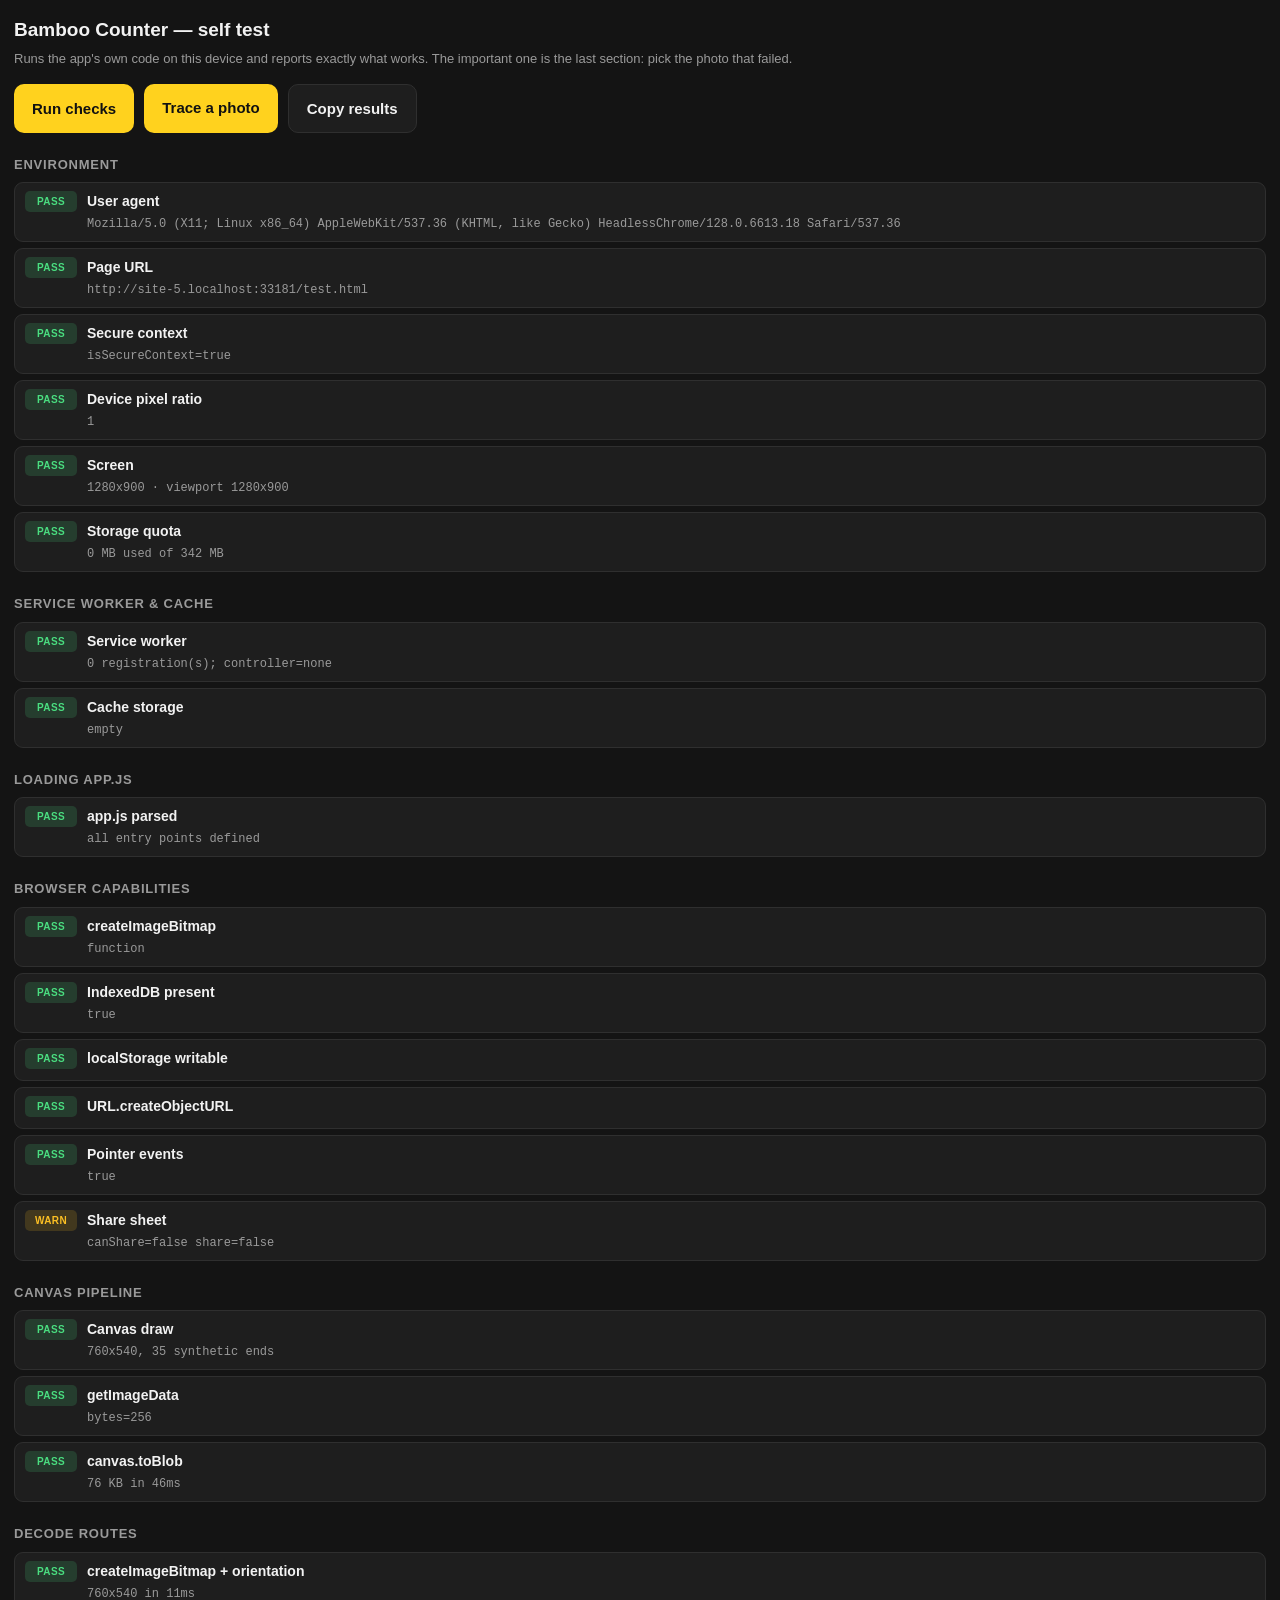
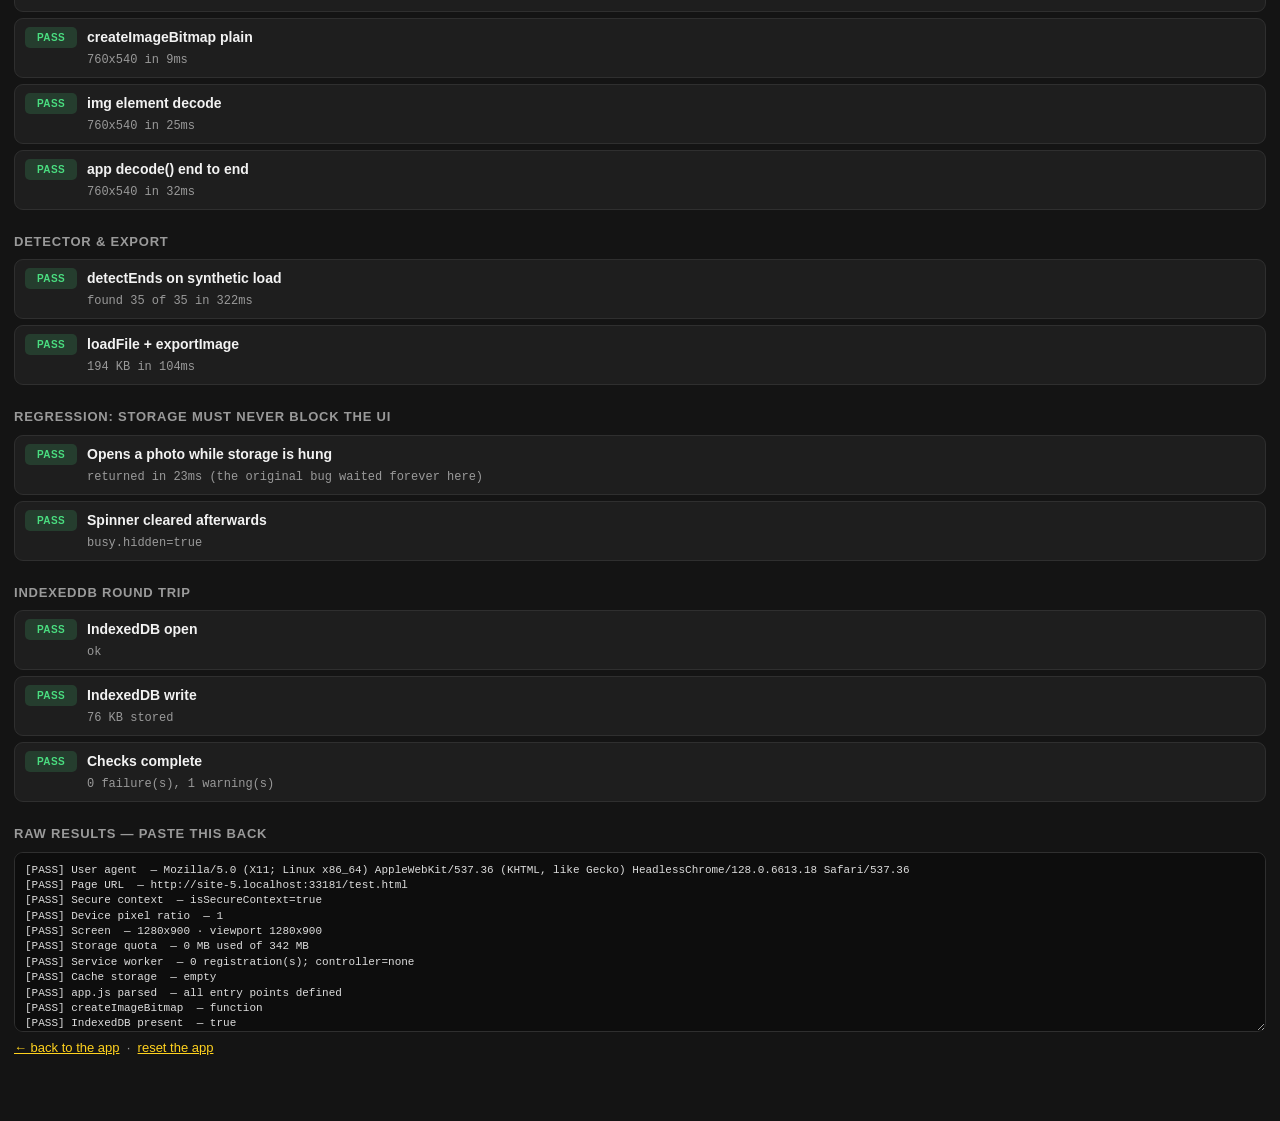
==== test.html @ d220fe7b "Add an on-device self test, and stop clearing the file input mid-read The photo-open failure cannot " ====
<!doctype html>
<html lang="en">
<head>
<meta charset="utf-8">
<meta name="viewport" content="width=device-width, initial-scale=1, viewport-fit=cover">
<meta name="theme-color" content="#141414">
<title>Bamboo Counter — self test</title>
<style>
  :root{--bg:#141414;--panel:#1e1e1e;--line:#2f2f2f;--ink:#f2f2f2;--dim:#9a9a9a;
        --ok:#4ade80;--bad:#f87171;--warn:#fbbf24;--accent:#ffd21e}
  *{box-sizing:border-box}
  body{margin:0;background:var(--bg);color:var(--ink);padding:16px 14px 48px;
    font:14px/1.5 -apple-system,BlinkMacSystemFont,"Segoe UI",Roboto,sans-serif}
  h1{font-size:19px;margin:0 0 4px}
  p.lede{color:var(--dim);margin:0 0 16px;font-size:13px}
  h2{font-size:13px;text-transform:uppercase;letter-spacing:.06em;color:var(--dim);
    margin:22px 0 8px;font-weight:600}
  .row{display:flex;gap:10px;padding:8px 10px;border:1px solid var(--line);
    border-radius:9px;margin-bottom:6px;background:var(--panel);align-items:flex-start}
  .tag{flex:none;font-size:10px;font-weight:700;padding:3px 6px;border-radius:5px;
    min-width:52px;text-align:center;letter-spacing:.04em}
  .PASS{background:rgba(74,222,128,.16);color:var(--ok)}
  .FAIL{background:rgba(248,113,113,.16);color:var(--bad)}
  .WARN{background:rgba(251,191,36,.16);color:var(--warn)}
  .RUN{background:rgba(255,255,255,.1);color:var(--dim)}
  .body{flex:1;min-width:0}
  .name{font-weight:600}
  .detail{color:var(--dim);font-size:12px;word-break:break-word;
    font-family:ui-monospace,Menlo,monospace;margin-top:3px;white-space:pre-wrap}
  button,label.btn{background:var(--accent);color:#111;border:0;border-radius:10px;
    padding:13px 18px;font-size:15px;font-weight:650;cursor:pointer;display:inline-block}
  button.sec{background:var(--panel);color:var(--ink);border:1px solid var(--line)}
  .actions{display:flex;gap:10px;flex-wrap:wrap;margin:16px 0}
  #out{width:100%;height:180px;background:#0d0d0d;color:#ddd;border:1px solid var(--line);
    border-radius:9px;padding:10px;font:11px/1.4 ui-monospace,Menlo,monospace;
    -webkit-user-select:text;user-select:text}
  .vh{position:absolute;width:1px;height:1px;opacity:0;overflow:hidden;clip:rect(0 0 0 0)}
  a{color:var(--accent)}
</style>
</head>
<body>

<h1>Bamboo Counter — self test</h1>
<p class="lede">Runs the app's own code on this device and reports exactly what
works. The important one is the last section: pick the photo that failed.</p>

<div class="actions">
  <button id="run">Run checks</button>
  <label class="btn" for="pick">Trace a photo</label>
  <input type="file" id="pick" accept="image/*" class="vh">
  <button class="sec" id="copy">Copy results</button>
</div>

<div id="results"></div>

<!-- app.js wires itself to these on load. Kept off-screen so the real code can
     be exercised here exactly as it runs in the app. -->
<div class="vh" aria-hidden="true">
  <canvas id="cv"></canvas>
  <div id="empty"></div><div id="hud"></div><div id="bar"></div>
  <b id="n"></b><span id="target"></span><div id="hint"></div>
  <div id="busy"><span id="busytext"></span><span id="busystage"></span>
    <button id="busycancel"></button></div>
  <div id="toast"></div>
  <div id="errbar"><div id="errtext"></div><button id="errclose"></button></div>
  <div id="sheet"><input id="expectval"><button id="sheetok"></button>
    <button id="sheetclear"></button></div>
  <input type="file" id="file"><input type="file" id="file2">
  <button id="detect"></button><button id="undo"></button><button id="fit"></button>
  <button id="expect"></button><button id="save"></button>
</div>

<h2>Raw results — paste this back</h2>
<textarea id="out" readonly></textarea>

<p class="lede"><a href="./">← back to the app</a> &nbsp;·&nbsp;
   <a href="./?reset=1">reset the app</a></p>

<script>
/* Deliberately standalone: if app.js cannot even parse on this browser, this
   page still has to run and say so. */
'use strict';

var boot = [];
window.addEventListener('error', function (e) {
  boot.push('window.error: ' + (e.message || '') + ' @ ' + (e.filename || '') + ':' + (e.lineno || ''));
});
window.addEventListener('unhandledrejection', function (e) {
  boot.push('unhandledrejection: ' + ((e.reason && e.reason.message) || e.reason));
});

var results = [];
var resEl = document.getElementById('results');

function add(name, status, detail) {
  results.push({ name: name, status: status, detail: detail || '' });
  var d = document.createElement('div');
  d.className = 'row';
  d.innerHTML = '<span class="tag ' + status + '">' + status + '</span>' +
    '<div class="body"><div class="name"></div><div class="detail"></div></div>';
  d.querySelector('.name').textContent = name;
  d.querySelector('.detail').textContent = detail || '';
  resEl.appendChild(d);
  dump();
  return d;
}
function section(t) {
  var h = document.createElement('h2'); h.textContent = t; resEl.appendChild(h);
}
function dump() {
  var lines = results.map(function (r) {
    return '[' + r.status + '] ' + r.name + (r.detail ? '  — ' + r.detail : '');
  });
  if (boot.length) lines.push('', 'BOOT LOG:', boot.join('\n'));
  document.getElementById('out').value = lines.join('\n');
}
function err(e) {
  if (!e) return 'unknown';
  return (e.name ? e.name + ': ' : '') + ((e.message || String(e)));
}
function timed(p, ms, label) {
  return Promise.race([p, new Promise(function (_, rej) {
    setTimeout(function () { rej(new Error((label || 'step') + ' timed out after ' + ms + 'ms')); }, ms);
  })]);
}
var t = function () { return (performance && performance.now) ? performance.now() : Date.now(); };

// ---------------------------------------------------------------- synthetic image
/* A fake load: tan rings on dark, so detectEnds can be exercised without
   needing a photo or the network. */
function syntheticPhoto(w, h) {
  var c = document.createElement('canvas');
  c.width = w; c.height = h;
  var x = c.getContext('2d');
  x.fillStyle = '#101010'; x.fillRect(0, 0, w, h);
  var n = 0;
  for (var gy = 0; gy < 5; gy++) {
    for (var gx = 0; gx < 7; gx++) {
      var cx = 70 + gx * 95 + (gy % 2 ? 40 : 0), cy = 80 + gy * 95, r = 38;
      x.beginPath(); x.arc(cx, cy, r, 0, 6.2832);
      x.fillStyle = '#b5813f'; x.fill();            // tan rim
      x.beginPath(); x.arc(cx, cy, r * 0.72, 0, 6.2832);
      x.fillStyle = '#1a1208'; x.fill();            // dark bore
      n++;
    }
  }
  c._expected = n;
  return c;
}
function canvasToBlob(c, type, q) {
  return new Promise(function (res, rej) {
    if (!c.toBlob) return rej(new Error('canvas.toBlob unsupported'));
    c.toBlob(function (b) { b ? res(b) : rej(new Error('toBlob returned null')); }, type, q);
  });
}

// ---------------------------------------------------------------- checks
async function runChecks() {
  resEl.innerHTML = ''; results = [];

  section('Environment');
  add('User agent', 'PASS', navigator.userAgent);
  add('Page URL', 'PASS', location.href);
  add('Secure context', window.isSecureContext ? 'PASS' : 'FAIL',
      'isSecureContext=' + window.isSecureContext);
  add('Device pixel ratio', 'PASS', String(window.devicePixelRatio));
  add('Screen', 'PASS', screen.width + 'x' + screen.height +
      ' · viewport ' + innerWidth + 'x' + innerHeight);
  if (navigator.storage && navigator.storage.estimate) {
    try {
      var est = await timed(navigator.storage.estimate(), 3000, 'storage.estimate');
      add('Storage quota', 'PASS',
          Math.round((est.usage || 0) / 1048576) + ' MB used of ' +
          Math.round((est.quota || 0) / 1048576) + ' MB');
    } catch (e) { add('Storage quota', 'WARN', err(e)); }
  } else { add('Storage quota', 'WARN', 'navigator.storage.estimate unavailable'); }

  section('Service worker & cache');
  if ('serviceWorker' in navigator) {
    try {
      var regs = await timed(navigator.serviceWorker.getRegistrations(), 4000, 'getRegistrations');
      add('Service worker', 'PASS', regs.length + ' registration(s); controller=' +
          (navigator.serviceWorker.controller ? navigator.serviceWorker.controller.scriptURL : 'none'));
    } catch (e) { add('Service worker', 'WARN', err(e)); }
    try {
      var keys = await timed(caches.keys(), 4000, 'caches.keys');
      add('Cache storage', 'PASS', keys.join(', ') || 'empty');
    } catch (e) { add('Cache storage', 'WARN', err(e)); }
  } else { add('Service worker', 'WARN', 'unsupported'); }

  section('Loading app.js');
  await new Promise(function (res) {
    var s = document.createElement('script');
    s.src = 'app.js?selftest=' + Date.now();
    s.onload = function () {
      var missing = ['detectEnds', 'decode', 'normalise', 'loadFile', 'exportImage']
        .filter(function (k) { return typeof window[k] !== 'function'; });
      if (missing.length) add('app.js parsed', 'FAIL', 'missing after load: ' + missing.join(', '));
      else add('app.js parsed', 'PASS', 'all entry points defined');
      res();
    };
    s.onerror = function () { add('app.js parsed', 'FAIL', 'script failed to load'); res(); };
    document.head.appendChild(s);
  });

  section('Browser capabilities');
  add('createImageBitmap', typeof createImageBitmap === 'function' ? 'PASS' : 'WARN',
      typeof createImageBitmap);
  add('IndexedDB present', self.indexedDB ? 'PASS' : 'WARN', String(!!self.indexedDB));
  try { localStorage.setItem('__t', '1'); localStorage.removeItem('__t');
        add('localStorage writable', 'PASS', ''); }
  catch (e) { add('localStorage writable', 'WARN', err(e)); }
  add('URL.createObjectURL', typeof URL !== 'undefined' && URL.createObjectURL ? 'PASS' : 'FAIL', '');
  add('Pointer events', window.PointerEvent ? 'PASS' : 'WARN', String(!!window.PointerEvent));
  add('Share sheet', navigator.canShare ? 'PASS' : 'WARN',
      'canShare=' + !!navigator.canShare + ' share=' + !!navigator.share);

  section('Canvas pipeline');
  var photo = null, blob = null;
  try {
    photo = syntheticPhoto(760, 540);
    add('Canvas draw', 'PASS', '760x540, ' + photo._expected + ' synthetic ends');
  } catch (e) { add('Canvas draw', 'FAIL', err(e)); }

  try {
    var g = photo.getContext('2d').getImageData(0, 0, 8, 8);
    add('getImageData', g && g.data.length === 256 ? 'PASS' : 'FAIL', 'bytes=' + (g && g.data.length));
  } catch (e) { add('getImageData', 'FAIL', err(e) + ' (canvas may be tainted)'); }

  try {
    var t0 = t();
    blob = await timed(canvasToBlob(photo, 'image/jpeg', 0.9), 8000, 'toBlob');
    add('canvas.toBlob', 'PASS', Math.round(blob.size / 1024) + ' KB in ' + Math.round(t() - t0) + 'ms');
  } catch (e) { add('canvas.toBlob', 'FAIL', err(e)); }

  section('Decode routes');
  if (blob) {
    var file = new File([blob], 'synthetic.jpg', { type: 'image/jpeg' });
    if (typeof createImageBitmap === 'function') {
      try {
        var a0 = t();
        var b1 = await timed(createImageBitmap(file, { imageOrientation: 'from-image' }), 6000, 'bitmap+orient');
        add('createImageBitmap + orientation', 'PASS',
            b1.width + 'x' + b1.height + ' in ' + Math.round(t() - a0) + 'ms');
      } catch (e) { add('createImageBitmap + orientation', 'WARN', err(e)); }
      try {
        var a1 = t();
        var b2 = await timed(createImageBitmap(file), 6000, 'bitmap');
        add('createImageBitmap plain', 'PASS',
            b2.width + 'x' + b2.height + ' in ' + Math.round(t() - a1) + 'ms');
      } catch (e) { add('createImageBitmap plain', 'FAIL', err(e)); }
    }
    try {
      var a2 = t();
      var im = await timed(new Promise(function (res, rej) {
        var u = URL.createObjectURL(file), i = new Image();
        i.onload = function () { URL.revokeObjectURL(u); res(i); };
        i.onerror = function () { URL.revokeObjectURL(u); rej(new Error('img decode failed')); };
        i.src = u;
      }), 8000, 'img element');
      add('img element decode', 'PASS',
          im.naturalWidth + 'x' + im.naturalHeight + ' in ' + Math.round(t() - a2) + 'ms');
    } catch (e) { add('img element decode', 'FAIL', err(e)); }

    if (typeof decode === 'function') {
      try {
        var a3 = t();
        var norm = await timed(decode(file), 20000, 'app decode()');
        add('app decode() end to end', 'PASS',
            norm.width + 'x' + norm.height + ' in ' + Math.round(t() - a3) + 'ms');
      } catch (e) { add('app decode() end to end', 'FAIL', err(e)); }
    }
  }

  section('Detector & export');
  if (photo && typeof detectEnds === 'function') {
    try {
      var d0 = t();
      var found = detectEnds(photo);
      var okCount = Math.abs(found.length - photo._expected) <= 4;
      add('detectEnds on synthetic load', okCount ? 'PASS' : 'WARN',
          'found ' + found.length + ' of ' + photo._expected +
          ' in ' + Math.round(t() - d0) + 'ms');
    } catch (e) { add('detectEnds on synthetic load', 'FAIL', err(e)); }
  }
  /* app.js declares its state with let, so it lives in the global lexical scope
     and cannot be poked from here. Drive it the way the app does instead: load
     a photo through loadFile, then export. */
  if (blob && typeof loadFile === 'function' && typeof exportImage === 'function') {
    try {
      await timed(loadFile(new File([blob], 'synthetic.jpg', { type: 'image/jpeg' })),
                  20000, 'loadFile');
      var e0 = t();
      var out = await timed(exportImage(), 15000, 'exportImage');
      add('loadFile + exportImage', 'PASS',
          Math.round(out.size / 1024) + ' KB in ' + Math.round(t() - e0) + 'ms');
    } catch (e) { add('loadFile + exportImage', 'FAIL', err(e)); }
  }

  section('Regression: storage must never block the UI');
  if (blob && typeof loadFile === 'function') {
    var realIDB = null, swapped = false;
    try {
      realIDB = self.indexedDB;
      Object.defineProperty(self, 'indexedDB', {
        value: { open: function () { return {}; },       // never fires any event
                 deleteDatabase: function () { return {}; } },
        configurable: true, writable: true,
      });
      swapped = true;
    } catch (e) { add('Could not simulate stalled storage', 'WARN', err(e)); }

    if (swapped) {
      try {
        var w0 = t();
        await timed(loadFile(new File([blob], 'stall.jpg', { type: 'image/jpeg' })),
                    15000, 'loadFile with stalled storage');
        var w1 = Math.round(t() - w0);
        add('Opens a photo while storage is hung', w1 < 3000 ? 'PASS' : 'FAIL',
            'returned in ' + w1 + 'ms (the original bug waited forever here)');
        add('Spinner cleared afterwards',
            document.getElementById('busy').hidden ? 'PASS' : 'FAIL',
            'busy.hidden=' + document.getElementById('busy').hidden);
      } catch (e) {
        add('Opens a photo while storage is hung', 'FAIL', err(e));
      }
      try {
        Object.defineProperty(self, 'indexedDB',
          { value: realIDB, configurable: true, writable: true });
      } catch (e) {}
    }
  }

  section('IndexedDB round trip');
  if (self.indexedDB && blob) {
    try {
      var db = await timed(new Promise(function (res, rej) {
        var q = indexedDB.open('bamboo-selftest', 1);
        q.onupgradeneeded = function () { q.result.createObjectStore('kv'); };
        q.onsuccess = function () { res(q.result); };
        q.onerror = function () { rej(q.error || new Error('open failed')); };
        q.onblocked = function () { rej(new Error('open blocked')); };
      }), 5000, 'idb open');
      add('IndexedDB open', 'PASS', 'ok');
      await timed(new Promise(function (res, rej) {
        var tx = db.transaction('kv', 'readwrite');
        tx.objectStore('kv').put(blob, 'x');
        tx.oncomplete = res; tx.onerror = function () { rej(tx.error); };
        tx.onabort = function () { rej(tx.error || new Error('aborted')); };
      }), 5000, 'idb write');
      add('IndexedDB write', 'PASS', Math.round(blob.size / 1024) + ' KB stored');
      db.close(); indexedDB.deleteDatabase('bamboo-selftest');
    } catch (e) {
      add('IndexedDB round trip', 'WARN', err(e) +
          '  (app survives this — storage is fire-and-forget)');
    }
  }

  add('Checks complete', 'PASS', results.filter(function (r) { return r.status === 'FAIL'; }).length +
      ' failure(s), ' + results.filter(function (r) { return r.status === 'WARN'; }).length + ' warning(s)');
  dump();
}

// ---------------------------------------------------------------- photo trace
/* The one that matters: run the real pipeline against the real photo, one step
   at a time, so a stall names the step it stalled in. */
document.getElementById('pick').addEventListener('click', function () { this.value = ''; });
document.getElementById('pick').addEventListener('change', async function (e) {
  var f = e.target.files && e.target.files[0];
  resEl.innerHTML = ''; results = [];
  section('Photo trace');
  if (!f) { add('Picker returned a file', 'FAIL', 'files list was empty'); return; }
  add('Picker returned a file', 'PASS',
      (f.name || 'unnamed') + ' · ' + (f.type || 'NO TYPE') + ' · ' +
      Math.round((f.size || 0) / 1024) + ' KB · modified ' + (f.lastModified || '?'));

  if (!f.type || f.type.indexOf('image/') !== 0) {
    add('File is an image type', 'WARN', 'type is "' + f.type + '" — HEIC or an unrecognised format');
  } else if (/heic|heif/i.test(f.type)) {
    add('File is an image type', 'WARN', 'HEIC/HEIF — createImageBitmap usually refuses these');
  } else {
    add('File is an image type', 'PASS', f.type);
  }

  try {
    var r0 = t();
    var buf = await timed(f.slice(0, 64).arrayBuffer(), 6000, 'read first bytes');
    var sig = Array.from(new Uint8Array(buf).slice(0, 12))
      .map(function (b) { return b.toString(16).padStart(2, '0'); }).join(' ');
    var kind = sig.indexOf('ff d8 ff') === 0 ? 'JPEG'
      : sig.indexOf('89 50 4e 47') === 0 ? 'PNG'
      : sig.indexOf('66 74 79 70', 12) >= 0 || /66 74 79 70/.test(sig) ? 'HEIC/MP4-family'
      : 'unrecognised';
    add('File is readable', 'PASS', kind + ' — first bytes: ' + sig +
        ' (' + Math.round(t() - r0) + 'ms)');
  } catch (e) {
    add('File is readable', 'FAIL', err(e) + '  — iOS revoked access to the picked asset');
  }

  if (typeof createImageBitmap === 'function') {
    try {
      var s0 = t();
      var b = await timed(createImageBitmap(f, { imageOrientation: 'from-image' }), 6000, 'bitmap+orient');
      add('Route 1: createImageBitmap + orientation', 'PASS',
          b.width + 'x' + b.height + ' in ' + Math.round(t() - s0) + 'ms');
    } catch (e) { add('Route 1: createImageBitmap + orientation', 'WARN', err(e)); }
    try {
      var s1 = t();
      var b2 = await timed(createImageBitmap(f), 6000, 'bitmap');
      add('Route 2: createImageBitmap plain', 'PASS',
          b2.width + 'x' + b2.height + ' in ' + Math.round(t() - s1) + 'ms');
    } catch (e) { add('Route 2: createImageBitmap plain', 'WARN', err(e)); }
  }
  try {
    var s2 = t();
    var im = await timed(new Promise(function (res, rej) {
      var u = URL.createObjectURL(f), i = new Image();
      i.onload = function () { URL.revokeObjectURL(u); res(i); };
      i.onerror = function () { URL.revokeObjectURL(u); rej(new Error('img decode failed')); };
      i.src = u;
    }), 8000, 'img element');
    add('Route 3: img element', 'PASS',
        im.naturalWidth + 'x' + im.naturalHeight + ' in ' + Math.round(t() - s2) + 'ms');
  } catch (e) { add('Route 3: img element', 'FAIL', err(e)); }

  if (typeof decode === 'function') {
    try {
      var s3 = t();
      var c = await timed(decode(f), 25000, 'app decode()');
      add('App decode() end to end', 'PASS',
          'working size ' + c.width + 'x' + c.height + ' in ' + Math.round(t() - s3) + 'ms');
      if (typeof detectEnds === 'function') {
        var s4 = t();
        var found = detectEnds(c);
        add('detectEnds on your photo', 'PASS',
            found.length + ' ends in ' + Math.round(t() - s4) + 'ms');
      }
    } catch (e) { add('App decode() end to end', 'FAIL', err(e)); }
  } else {
    add('App decode() available', 'FAIL', 'app.js did not load — run the checks first');
  }
  add('Trace complete', 'PASS', '');
  dump();
});

document.getElementById('run').addEventListener('click', function () {
  runChecks().catch(function (e) { add('Test harness crashed', 'FAIL', err(e)); });
});
document.getElementById('copy').addEventListener('click', function () {
  var ta = document.getElementById('out');
  ta.select(); ta.setSelectionRange(0, 999999);
  try { document.execCommand('copy'); } catch (e) {}
  if (navigator.clipboard) navigator.clipboard.writeText(ta.value).catch(function () {});
});

runChecks().catch(function (e) { add('Test harness crashed', 'FAIL', err(e)); });
</script>
</body>
</html>
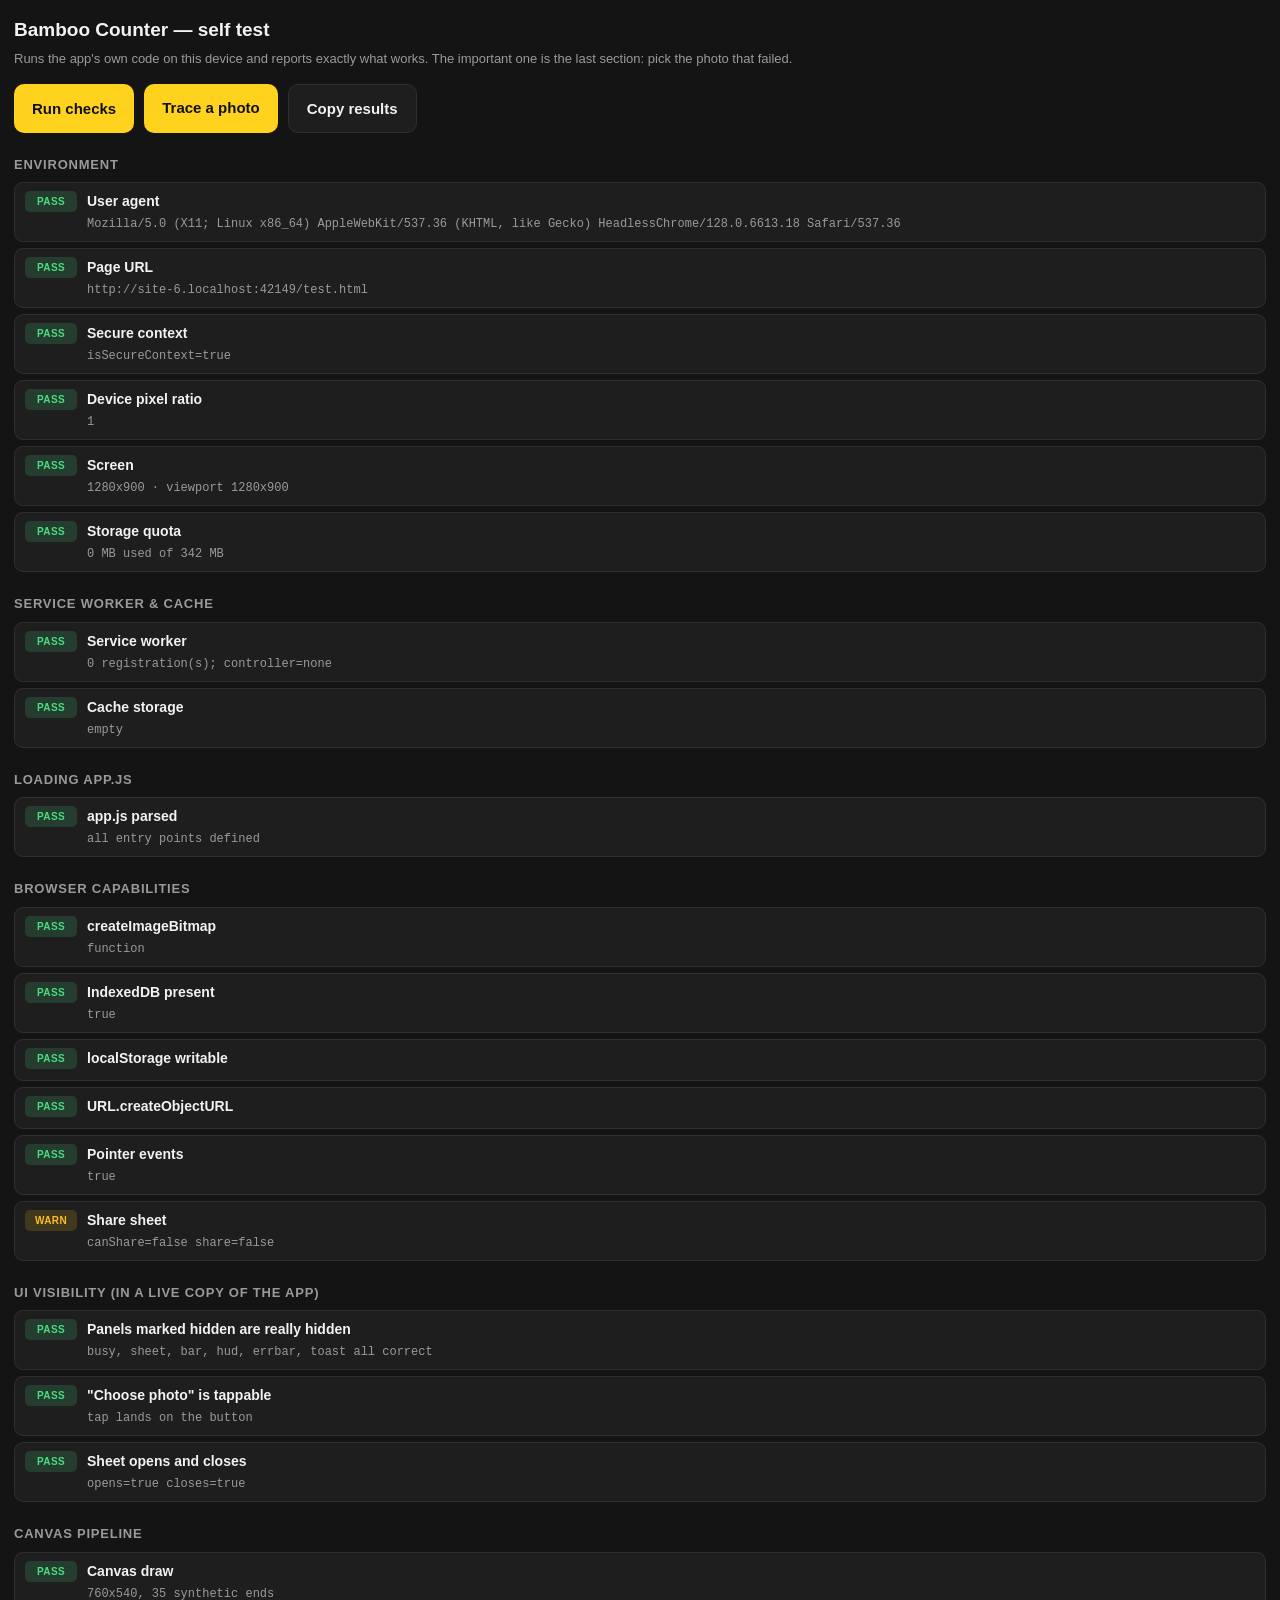
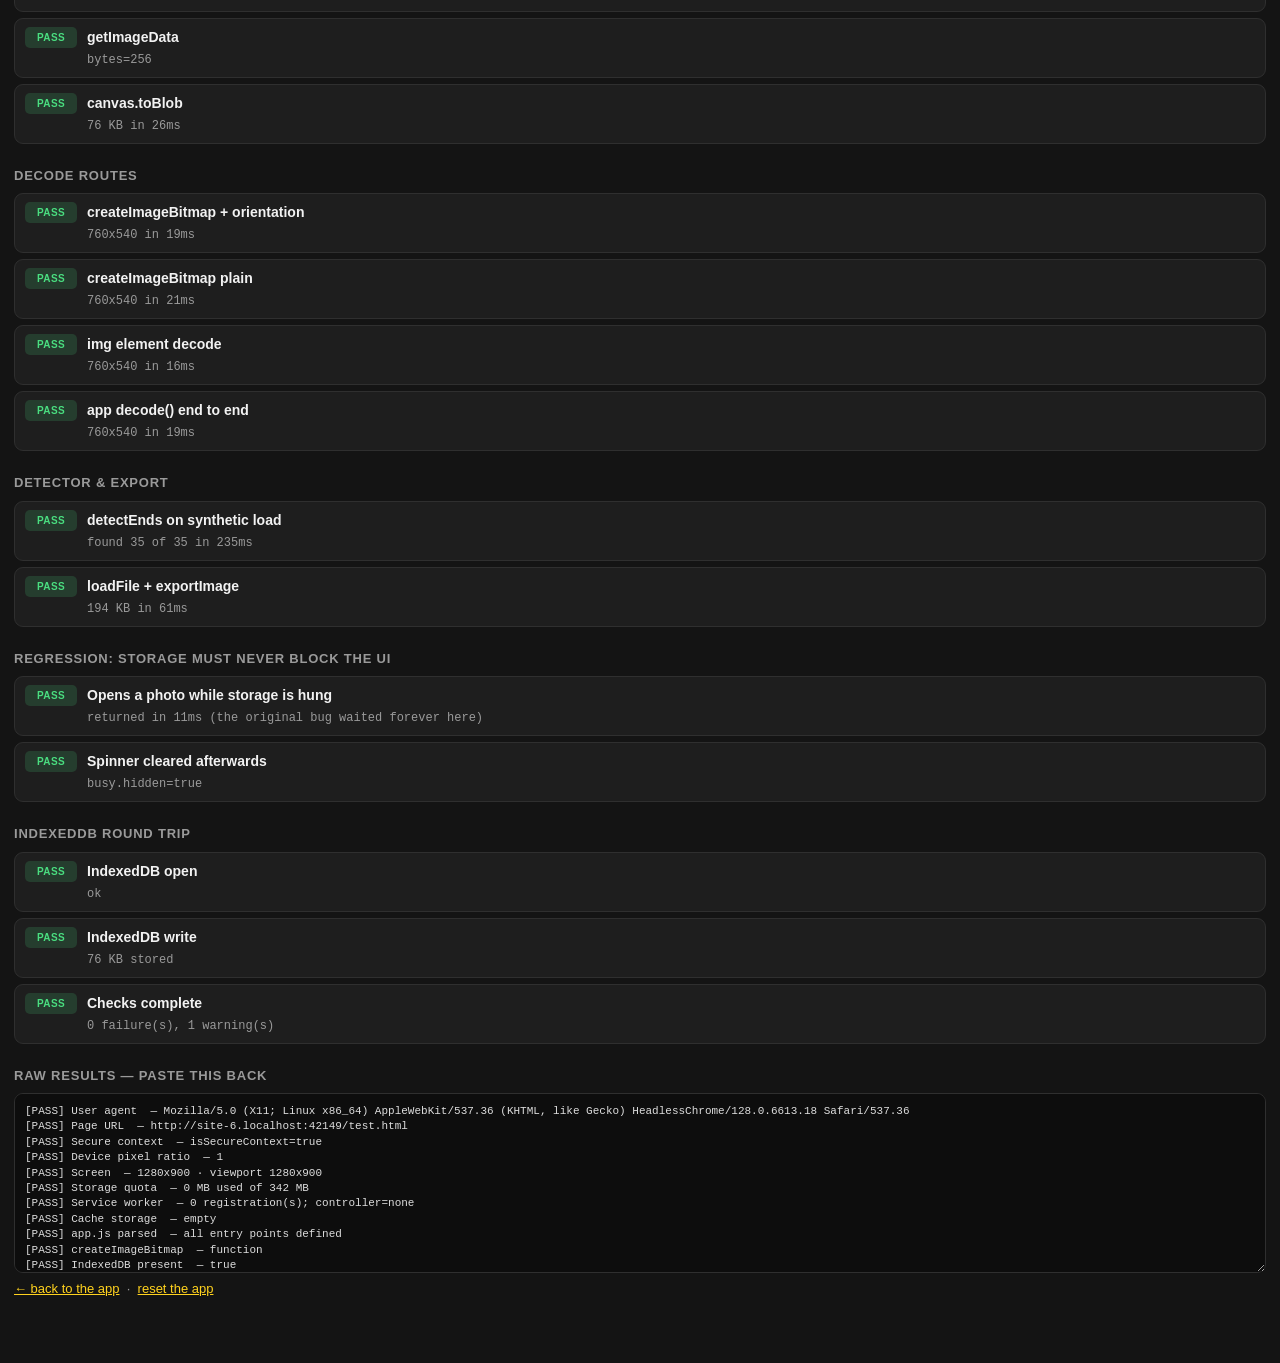
==== commit 19596b12: "Fix the app being unusable: hidden panels were never actually hidden Root cause of every report so f" ====
--- a/test.html
+++ b/test.html
@@ -215,6 +215,58 @@
   add('Share sheet', navigator.canShare ? 'PASS' : 'WARN',
       'canShare=' + !!navigator.canShare + ' share=' + !!navigator.share);
 
+  /* The bug that broke the app for days: every panel is laid out with
+     display:flex, and an author display rule beats the UA [hidden] rule, so
+     .hidden = true changed nothing and the sheet sat over the whole screen
+     swallowing taps. Checking the property is not enough - the only honest
+     test is what the browser actually computes, and what a tap actually hits. */
+  section('UI visibility (in a live copy of the app)');
+  await new Promise(function (res) {
+    var f = document.createElement('iframe');
+    f.src = './?uitest=1';
+    f.style.cssText = 'position:fixed;left:-9999px;top:0;width:390px;height:780px;border:0';
+    f.onload = function () {
+      try {
+        var w = f.contentWindow, d = f.contentDocument;
+        var panels = ['busy', 'sheet', 'bar', 'hud', 'errbar', 'toast'];
+        var bad = [];
+        panels.forEach(function (id) {
+          var el = d.getElementById(id);
+          if (!el) { bad.push(id + ' missing'); return; }
+          var disp = w.getComputedStyle(el).display;
+          if (el.hasAttribute('hidden') && disp !== 'none') bad.push(id + ' hidden but display:' + disp);
+        });
+        add('Panels marked hidden are really hidden', bad.length ? 'FAIL' : 'PASS',
+            bad.length ? bad.join('; ') : panels.join(', ') + ' all correct');
+
+        var lab = d.querySelector('label[for="file"]');
+        var r = lab.getBoundingClientRect();
+        var hit = d.elementFromPoint(r.left + r.width / 2, r.top + r.height / 2);
+        var reachable = hit && (hit === lab || lab.contains(hit));
+        add('"Choose photo" is tappable', reachable ? 'PASS' : 'FAIL',
+            reachable ? 'tap lands on the button'
+                      : 'tap lands on ' + (hit ? hit.tagName + '#' + hit.id : 'nothing') +
+                        ' — something is covering it');
+
+        // and the toggles must actually move things on screen
+        var sheet = d.getElementById('sheet');
+        sheet.hidden = false;
+        var shown = w.getComputedStyle(sheet).display !== 'none';
+        sheet.hidden = true;
+        var gone = w.getComputedStyle(sheet).display === 'none';
+        add('Sheet opens and closes', (shown && gone) ? 'PASS' : 'FAIL',
+            'opens=' + shown + ' closes=' + gone);
+      } catch (e) {
+        add('UI visibility harness', 'FAIL', err(e));
+      }
+      f.remove();
+      res();
+    };
+    f.onerror = function () { add('UI visibility harness', 'FAIL', 'iframe failed'); res(); };
+    document.body.appendChild(f);
+    setTimeout(function () { res(); }, 8000);
+  });
+
   section('Canvas pipeline');
   var photo = null, blob = null;
   try {
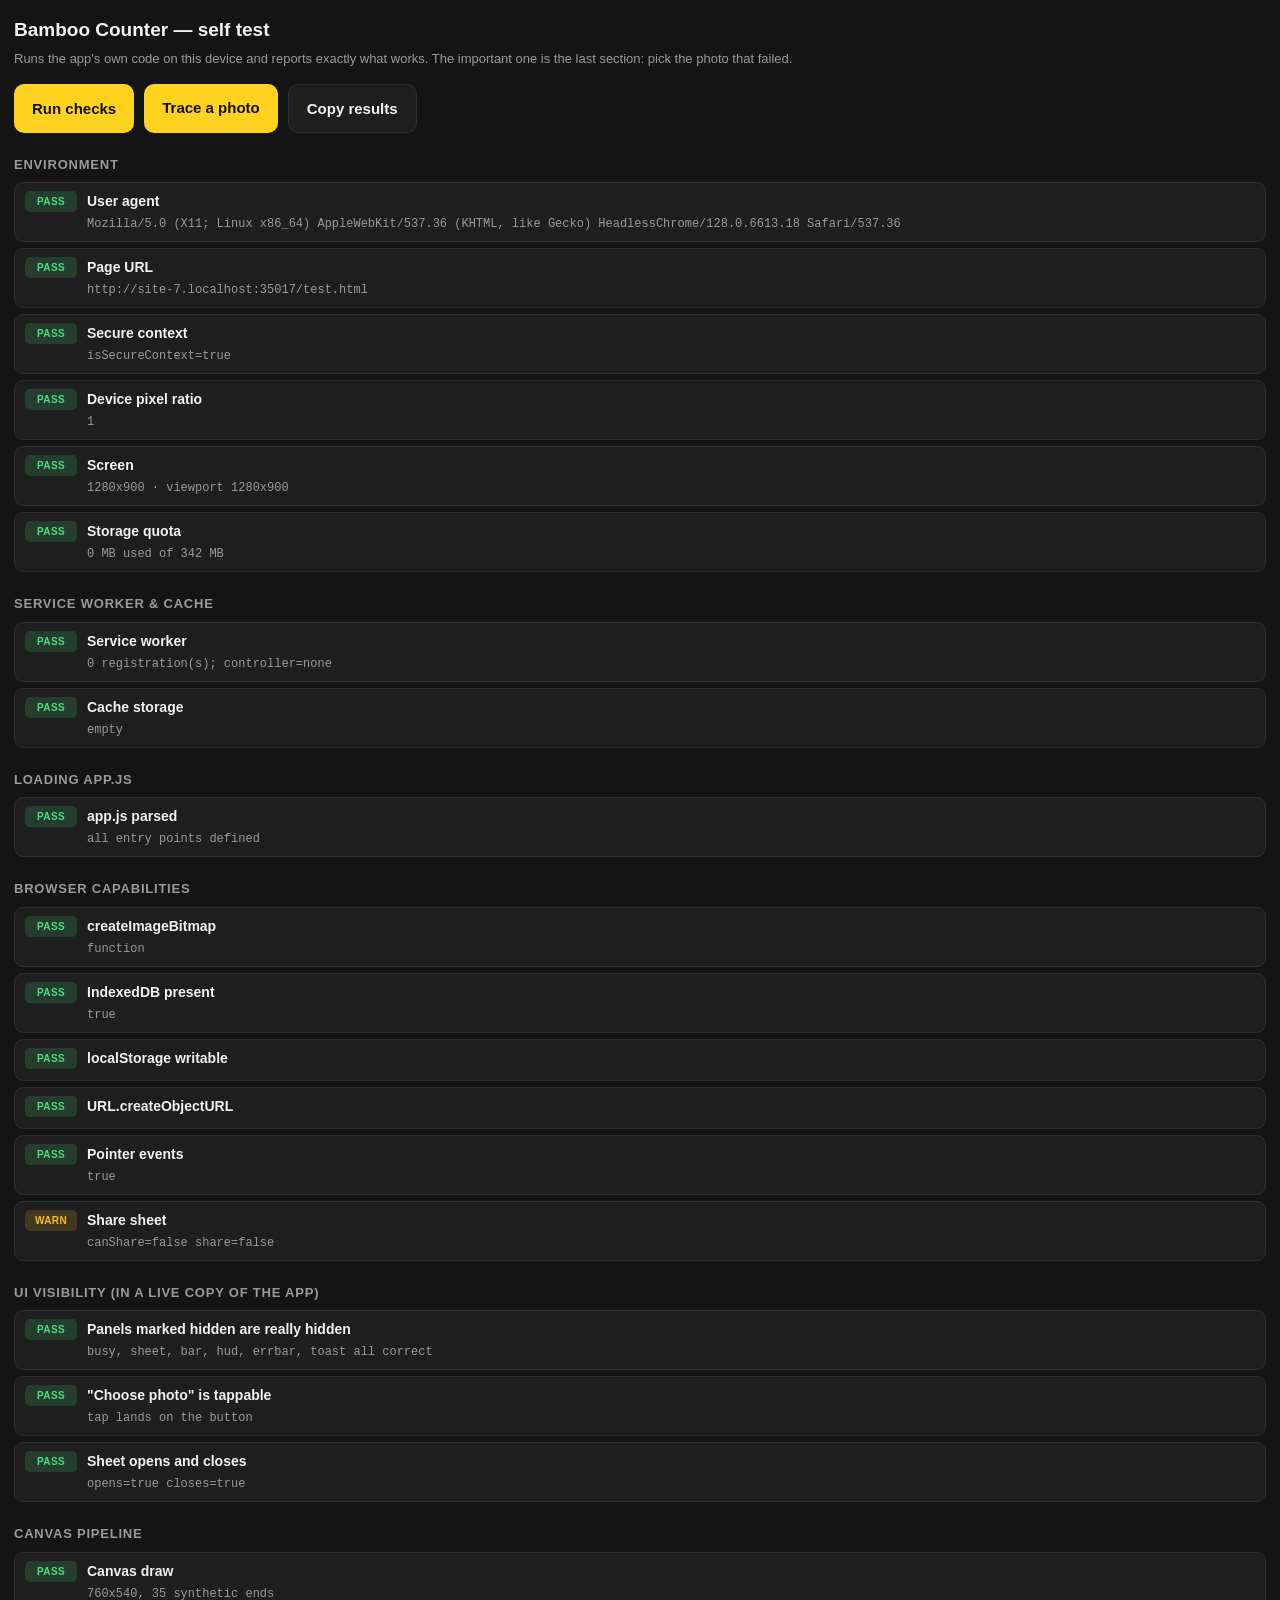
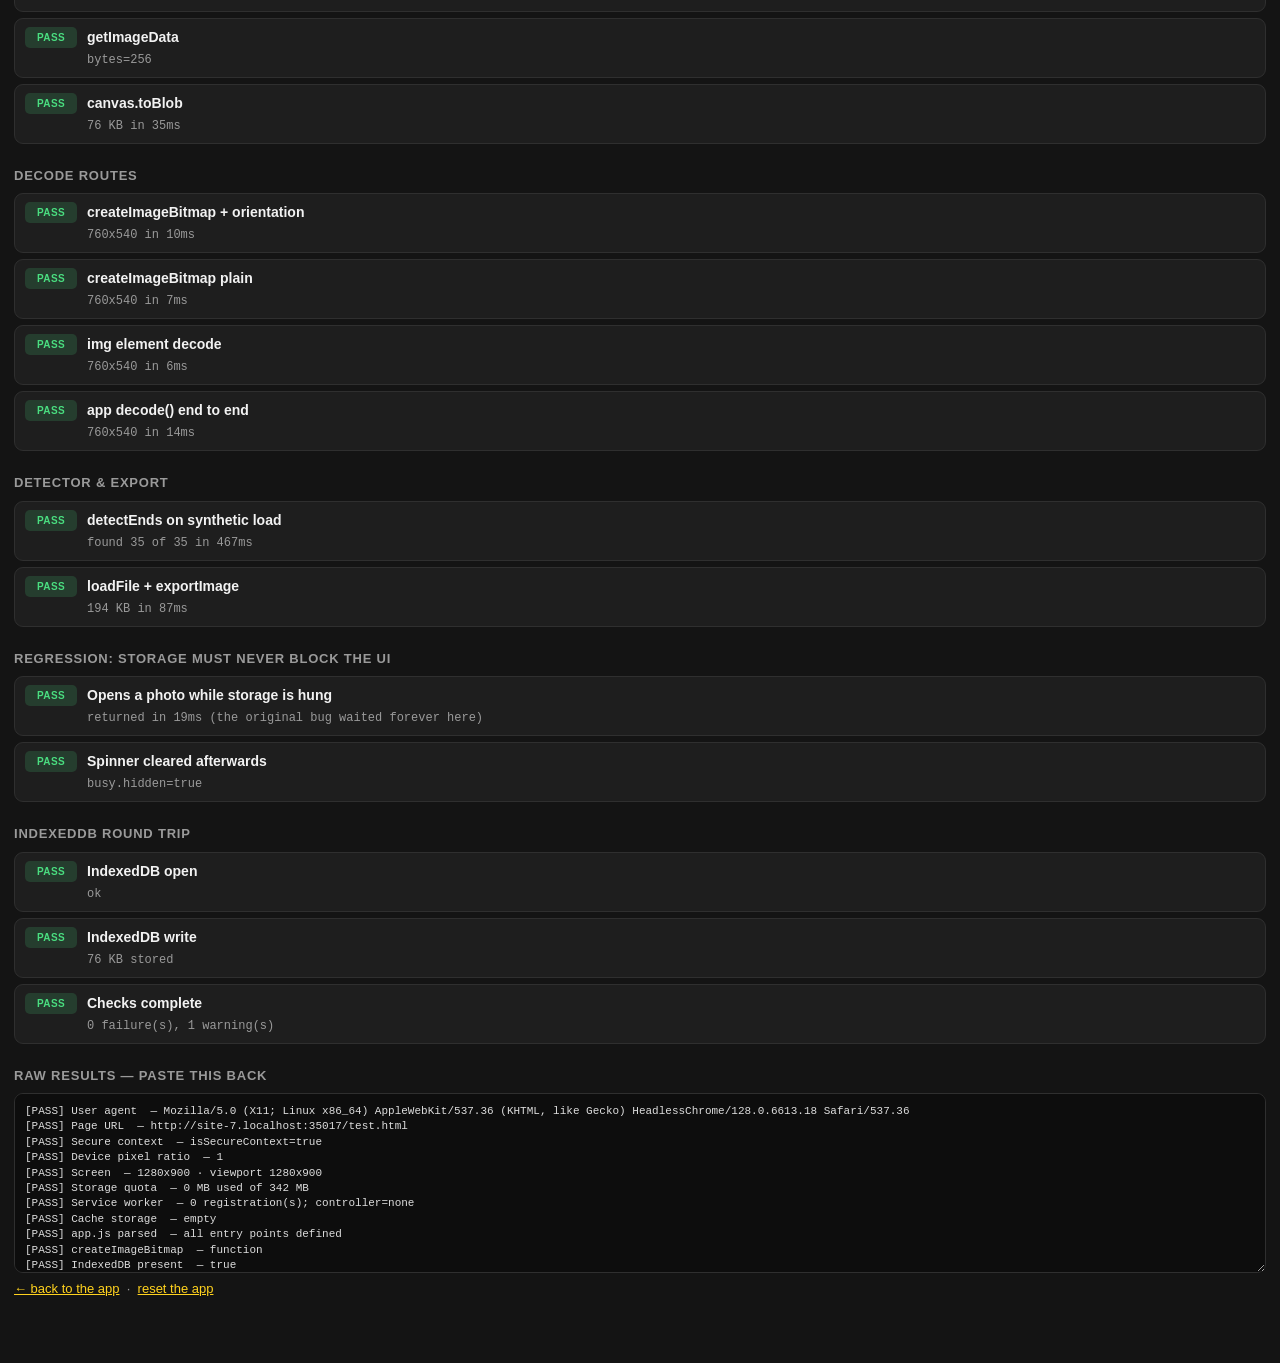
==== commit ff0b591b: "Give the detector more ways to be right, and a way to be measured Six changes, ordered by expected g" ====
--- a/test.html
+++ b/test.html
@@ -112,6 +112,9 @@
     return '[' + r.status + '] ' + r.name + (r.detail ? '  — ' + r.detail : '');
   });
   if (boot.length) lines.push('', 'BOOT LOG:', boot.join('\n'));
+  var log = null;
+  try { log = localStorage.getItem('bc-log'); } catch (e) {}
+  if (log) lines.push('', 'COUNT LOG (what detect found vs the finished count, image px):', log);
   document.getElementById('out').value = lines.join('\n');
 }
 function err(e) {
@@ -328,7 +331,7 @@
   if (photo && typeof detectEnds === 'function') {
     try {
       var d0 = t();
-      var found = detectEnds(photo);
+      var found = detectEnds(photo).ends;
       var okCount = Math.abs(found.length - photo._expected) <= 4;
       add('detectEnds on synthetic load', okCount ? 'PASS' : 'WARN',
           'found ' + found.length + ' of ' + photo._expected +
@@ -485,7 +488,7 @@
         var s4 = t();
         var found = detectEnds(c);
         add('detectEnds on your photo', 'PASS',
-            found.length + ' ends in ' + Math.round(t() - s4) + 'ms');
+            found.ends.length + ' ends, ' + found.unsure.length + ' unsure, in ' + Math.round(t() - s4) + 'ms');
       }
     } catch (e) { add('App decode() end to end', 'FAIL', err(e)); }
   } else {
